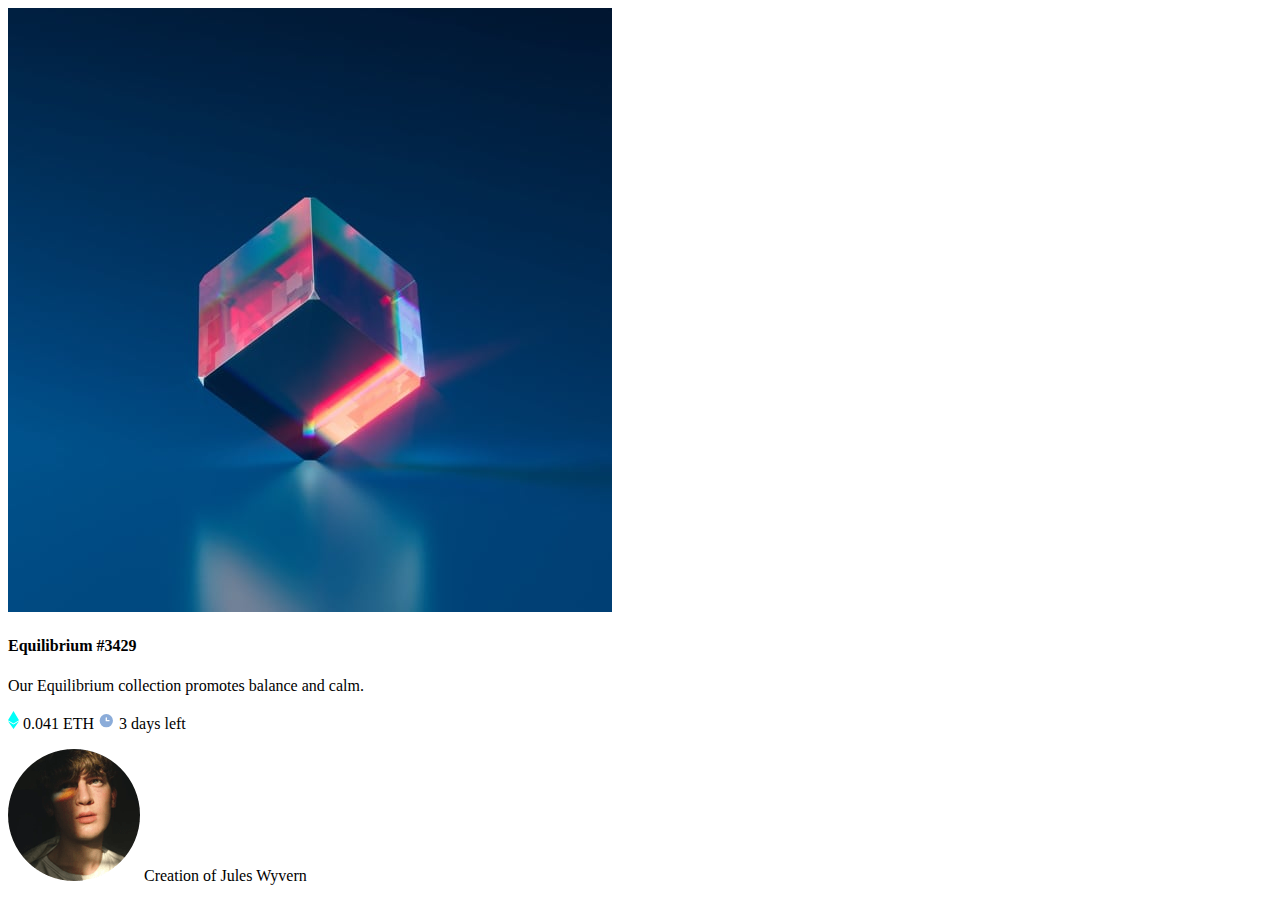
==== nft-preview-card-component-main/index.html @ f4673f3d "Initial Commit" ====
<!DOCTYPE html>
<html lang="en">

<head>
  <meta charset="UTF-8">
  <meta name="viewport" content="width=device-width, initial-scale=1.0">
  <!-- displays site properly based on user's device -->

  <link rel="icon" type="image/png" sizes="32x32" href="./images/favicon-32x32.png">

  <title>Frontend Mentor | NFT preview card component</title>

</head>

<body>
  <article>
    <img class="main-image" src="./images/image-equilibrium.jpg">
    <h4 class="heading hover-effect">Equilibrium #3429</h4>
    <p class="subject">Our Equilibrium collection promotes balance and calm.</p>
    <p class="price-info"><span class="price">
        <img src="./images/icon-ethereum.svg"> 0.041 ETH</span>
      <span class="time-limit">
        <img src="./images/icon-clock.svg"> 3 days left</span>
    </p>
    <p class="creator"><img src="./images/image-avatar.png"> Creation of <span class="hover-effect">Jules Wyvern</span>
    </p>
  </article>
</body>

</html>
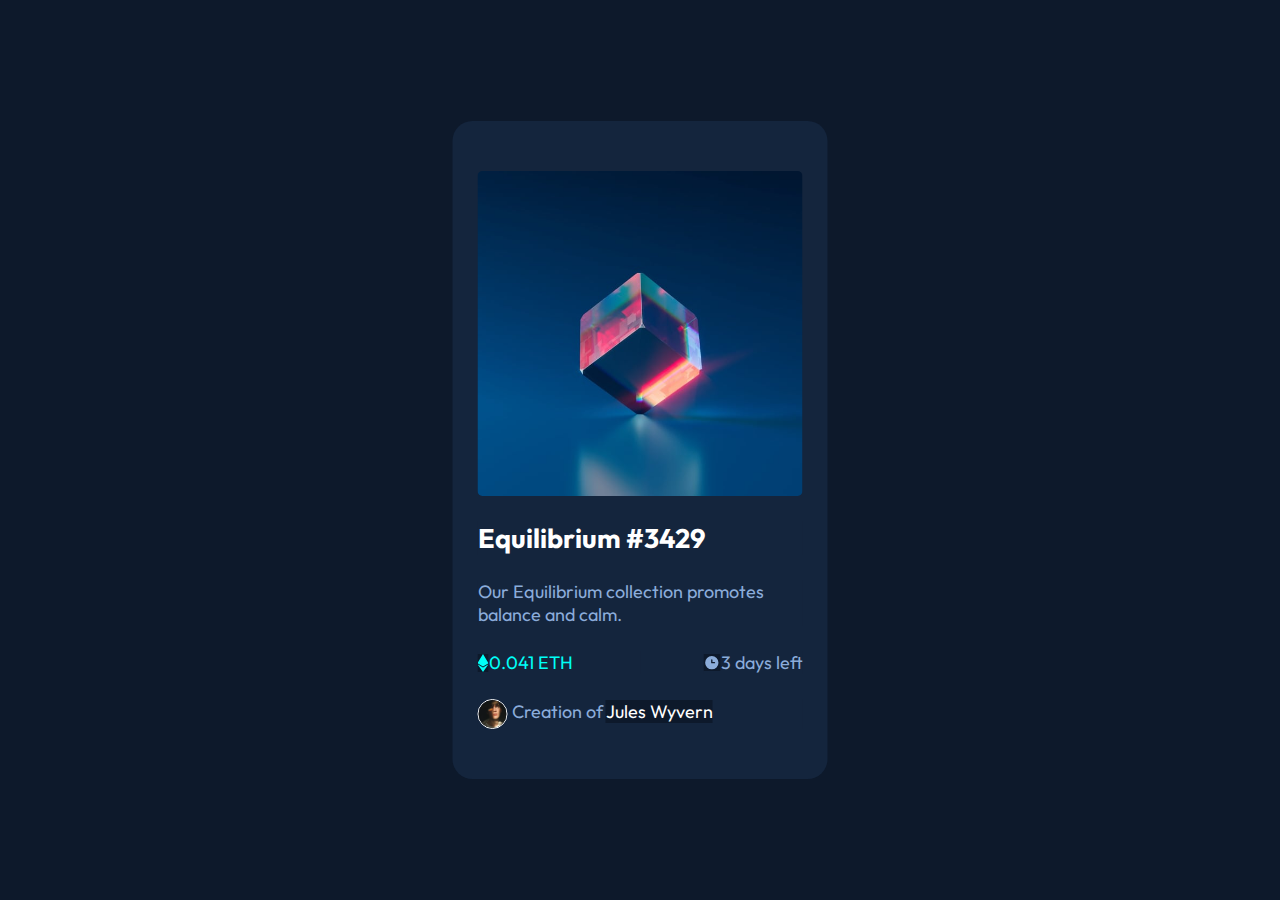
==== commit a4376c1b: "Final commit" ====
--- a/nft-preview-card-component-main/index.html
+++ b/nft-preview-card-component-main/index.html
@@ -9,6 +9,13 @@
   <link rel="icon" type="image/png" sizes="32x32" href="./images/favicon-32x32.png">
 
   <title>Frontend Mentor | NFT preview card component</title>
+  <link rel="icon" type="image/x-icon" href="/images/favicon-32x32.png">
+
+  <link rel="stylesheet" href="style.css">
+
+  <link rel="preconnect" href="https://fonts.googleapis.com">
+  <link rel="preconnect" href="https://fonts.gstatic.com" crossorigin>
+  <link href="https://fonts.googleapis.com/css2?family=Outfit:wght@300;400;600&display=swap" rel="stylesheet">
 
 </head>
 
@@ -17,12 +24,18 @@
     <img class="main-image" src="./images/image-equilibrium.jpg">
     <h4 class="heading hover-effect">Equilibrium #3429</h4>
     <p class="subject">Our Equilibrium collection promotes balance and calm.</p>
-    <p class="price-info"><span class="price">
-        <img src="./images/icon-ethereum.svg"> 0.041 ETH</span>
-      <span class="time-limit">
-        <img src="./images/icon-clock.svg"> 3 days left</span>
+    <p class="price-info-line">
+    <div class="price">
+      <img src="./images/icon-ethereum.svg"> 0.041 ETH
+    </div>
+    <div class="time-limit">
+      <img src="./images/icon-clock.svg"> 3 days left
+    </div>
     </p>
-    <p class="creator"><img src="./images/image-avatar.png"> Creation of <span class="hover-effect">Jules Wyvern</span>
+    <p class="creator"><img class="creator-pic" src=" ./images/image-avatar.png">
+      Creation of <span class="hover-effect">Jules
+        Wyvern
+      </span>
     </p>
   </article>
 </body>
--- a/nft-preview-card-component-main/style.css
+++ b/nft-preview-card-component-main/style.css
@@ -0,0 +1,96 @@
+* {
+    box-sizing: border-box;
+    font-family: 'Outfit', sans-serif;
+    padding: 0;
+    margin: 0;
+    color: hsl(215, 51%, 70%);
+    background-color: hsl(217, 54%, 11%);
+    font-size: 18px;
+}
+
+article {
+    height: auto;
+    width: 375px;
+    padding: 25px;
+    border-radius: 20px;
+    position: absolute;
+    left: 50%;
+    top: 50%;
+    transform: translate(-50%, -50%);
+    --background-color: hsl(216, 50%, 16%);
+    background-color: var(--background-color);
+    display: grid;
+    grid-template-columns: 1fr 1fr;
+    grid-template-rows: repeat(5, auto);
+    row-gap: 25px;
+}
+
+img.main-image {
+    width: 325px;
+    height: 325px;
+    margin: auto;
+    margin-top: 25px;
+    border-radius: 5px;
+    grid-column: 1 / 3;
+    grid-row: 1;
+}
+
+img.main-image:hover {
+    filter: sepia(100%) hue-rotate(140deg) saturate(1000%);
+}
+
+h4.heading {
+    color: hsl(0, 0%, 100%);
+    background-color: var(--background-color);
+    font-size: 1.5em;
+    grid-column: 1 / 3;
+    grid-row: 2;
+}
+
+p {
+    background-color: var(--background-color);
+}
+
+p.subject {
+    grid-column: 1 / 3;
+    grid-row: 3;
+}
+
+div.price {
+    color: hsl(178, 100%, 50%);
+    background-color: var(--background-color);
+    grid-column: 1 / 2;
+    grid-row: 4;
+    display: flex;
+    align-items: center;
+}
+
+div.time-limit {
+    background-color: var(--background-color);
+    grid-column: 2 / 3;
+    grid-row: 4;
+    justify-self: right;
+    display: flex;
+    align-items: center;
+}
+
+p.creator {
+    grid-column: 1 / 3;
+    grid-row: 5;
+}
+
+img.creator-pic {
+    height: 30px;
+    width: 30px;
+    vertical-align: middle;
+    border-radius: 50%;
+    border: 1px solid hsl(0, 0%, 100%);
+}
+
+.hover-effect {
+    color: hsl(0, 0%, 100%);
+}
+
+.hover-effect:hover {
+    color: hsl(178, 100%, 50%);
+}